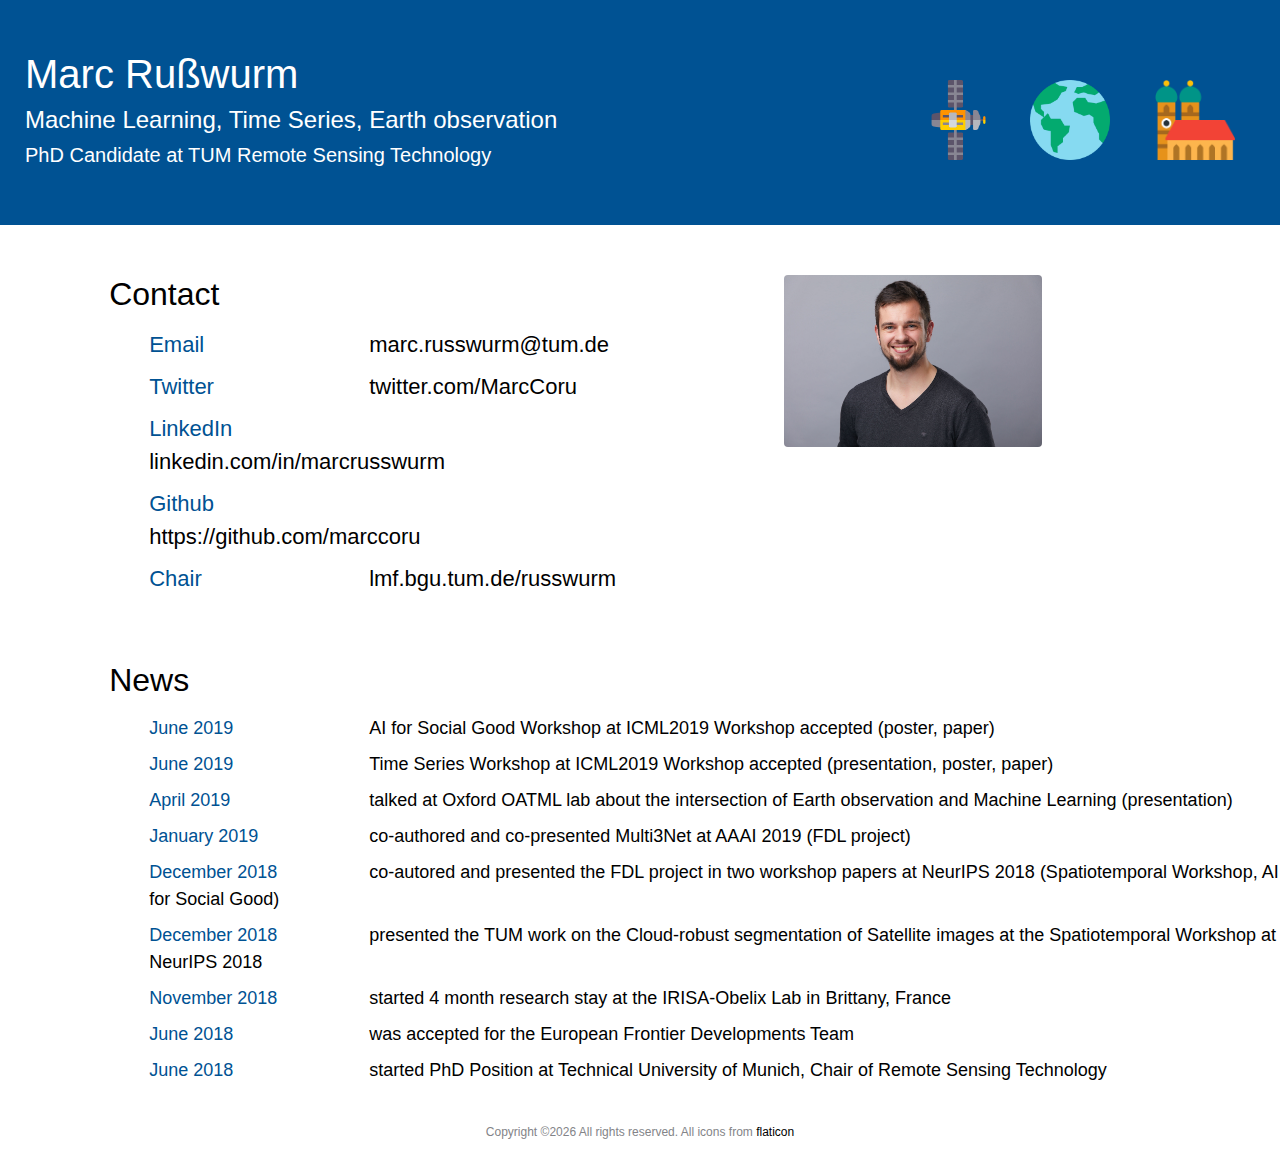
==== index.html @ 0f5fd4bd "added icons" ====
<!DOCTYPE html>
<html lang="en">
<head>
	<title>Marc Rußwurm</title>
	<meta charset="UTF-8">
	<meta name="description" content="Marc Rußwurm">
	<meta name="viewport" content="width=device-width, initial-scale=1.0">
	<!-- Favicon -->
	<link href="img/favicon.ico" rel="shortcut icon"/>

	<!-- Stylesheets
	<link rel="stylesheet" href="css/bootstrap.min.css"/>-->
  <link href="https://stackpath.bootstrapcdn.com/bootstrap/4.3.1/css/bootstrap.min.css" rel="stylesheet" integrity="sha384-ggOyR0iXCbMQv3Xipma34MD+dH/1fQ784/j6cY/iJTQUOhcWr7x9JvoRxT2MZw1T" crossorigin="anonymous">
  <script src="https://stackpath.bootstrapcdn.com/bootstrap/4.3.1/js/bootstrap.min.js" integrity="sha384-JjSmVgyd0p3pXB1rRibZUAYoIIy6OrQ6VrjIEaFf/nJGzIxFDsf4x0xIM+B07jRM" crossorigin="anonymous"></script>

  <link rel="stylesheet" href="css/font-awesome.min.css"/>
	<link rel="stylesheet" href="css/style.css"/>


	<!--[if lt IE 9]>
	  <script src="https://oss.maxcdn.com/html5shiv/3.7.2/html5shiv.min.js"></script>
	  <script src="https://oss.maxcdn.com/respond/1.4.2/respond.min.js"></script>
	<![endif]-->

</head>
<body>

<div class="container-fuid">
<div class="row">


	<div class="col-md-6 header-section text-left">
	<h1>Marc Rußwurm</h1>
	<h4>Machine Learning, Time Series, Earth observation</h4>
	<h5>PhD Candidate at TUM Remote Sensing Technology</h5>
	</div>
	<div class="col-md-6 header-section text-right align-text-bottom">
		<img height=80px src="img/sat2.png" />
		<img height=80px src="img/earth.png" />
		<img height=80px src="img/munich-cathedral.png" />
	</div>



  <div class="col-md-5 offset-xl-1 col-lg-push-3 contact">

    <h2>Contact</h2>
    						<ul>
    							<li><span>Email</span>marc.russwurm@tum.de</li>
    							<li><span>Twitter</span><a href="https://twitter.com/MarcCoru">twitter.com/MarcCoru</a></li>
    							<li><span>LinkedIn</span><a href="https://www.linkedin.com/in/marcrusswurm/">linkedin.com/in/marcrusswurm</a></li>
    							<li><span>Github</span><a href="https://github.com/marccoru">https://github.com/marccoru</a></li>
    							<li><span>Chair</span><a href="https://www.lmf.bgu.tum.de/russwurm">lmf.bgu.tum.de/russwurm</a></li>
    						</ul>
  </div>
  <div class="col-md-5 text-center col-lg-pull-9 image">
    <img width="50%" class="rounded" src=img/marc.jpg>
  </div>


  <div class="col-md-11 offset-xl-1 news">
    <h2>News</h2>
    						<ul>
    							<li><span>June 2019</span>AI for Social Good Workshop at ICML2019 Workshop accepted (poster, paper)</li>
									<li><span>June 2019</span>Time Series Workshop at ICML2019 Workshop accepted (presentation, poster, paper)</li>
									<li><span>April 2019</span>talked at Oxford OATML lab about the intersection of Earth observation and Machine Learning (presentation)</li>
									<li><span>January 2019</span>co-authored and co-presented Multi3Net at AAAI 2019 (FDL project)</li>
									<li><span>December 2018</span>co-autored and presented the FDL project in two workshop papers at NeurIPS 2018 (Spatiotemporal Workshop, AI for Social Good)</li>
									<li><span>December 2018</span>presented the TUM work on the Cloud-robust segmentation of Satellite images at the Spatiotemporal Workshop at NeurIPS 2018</li>
                  <li><span>November 2018</span>started 4 month research stay at the IRISA-Obelix Lab in Brittany, France</li>
                  <li><span>June 2018</span>was accepted for the European Frontier Developments Team</li>
                  <li><span>June 2018</span>started PhD Position at Technical University of Munich, Chair of Remote Sensing Technology</li>
    						</ul>
  </div>
<!--
  <div class="col-md-5 offset-xl-1">
    <h2>Papers</h2>
                <ul>
                  <li><span>June 2019</span>A</li>
                  <li><span>June 2019</span>B</li>
                  <li><span>June 2019</span>A</li>
                  <li><span>June 2019</span>A</li>
                  <li><span>June 2019</span>A</li>
                </ul>
  </div>
-->

</div>
</div>

<footer class="footer-section">
		<div class="container text-center">
			<div class="copyright">
Copyright &copy;<script>document.write(new Date().getFullYear());</script> All rights reserved. All icons from <a href="https://www.flaticon.com/">flaticon</a></div>
		</div>
	</footer>

</body>
---- css/style.css ----
body {
  background-color:#ffffff; /* #f4f1f1 */
  color:#000000;
  overflow-x: hidden;
}

.footer-section {
	padding: 20px 0;
}

.copyright {
	padding-top: 5px;
	font-size: 12px;
	color: #838488;
	line-height: normal;
}

.header-section {
	padding: 50px 40px;
  background-color:#005293 ;
  color: #ffffff;
}

.header-section img {
  margin-left: 20px;
  margin-right: 20px;
  margin-top:30px;
}

a {
  color: #000000;
}

a:hover {
  color: #000000;
}

ul {
	list-style: none;
}

.news ul li {
	font-size: 18px;
}

.contact ul li {
	font-size: 22px;
}

ul li span {
	color: 	#005293;
	display: inline-block;
	min-width: 220px;
}


ul li {
	color: #000000;
	margin-bottom: 9px;
}


ul li:last-child {
	margin-bottom: 0;
}

ul li:first-child {
	margin-top: 15px;
}


.image {
  margin-top: 50px;
}

.contact {
  margin-top: 50px;
}

.news {
  margin-top: 50px;
}
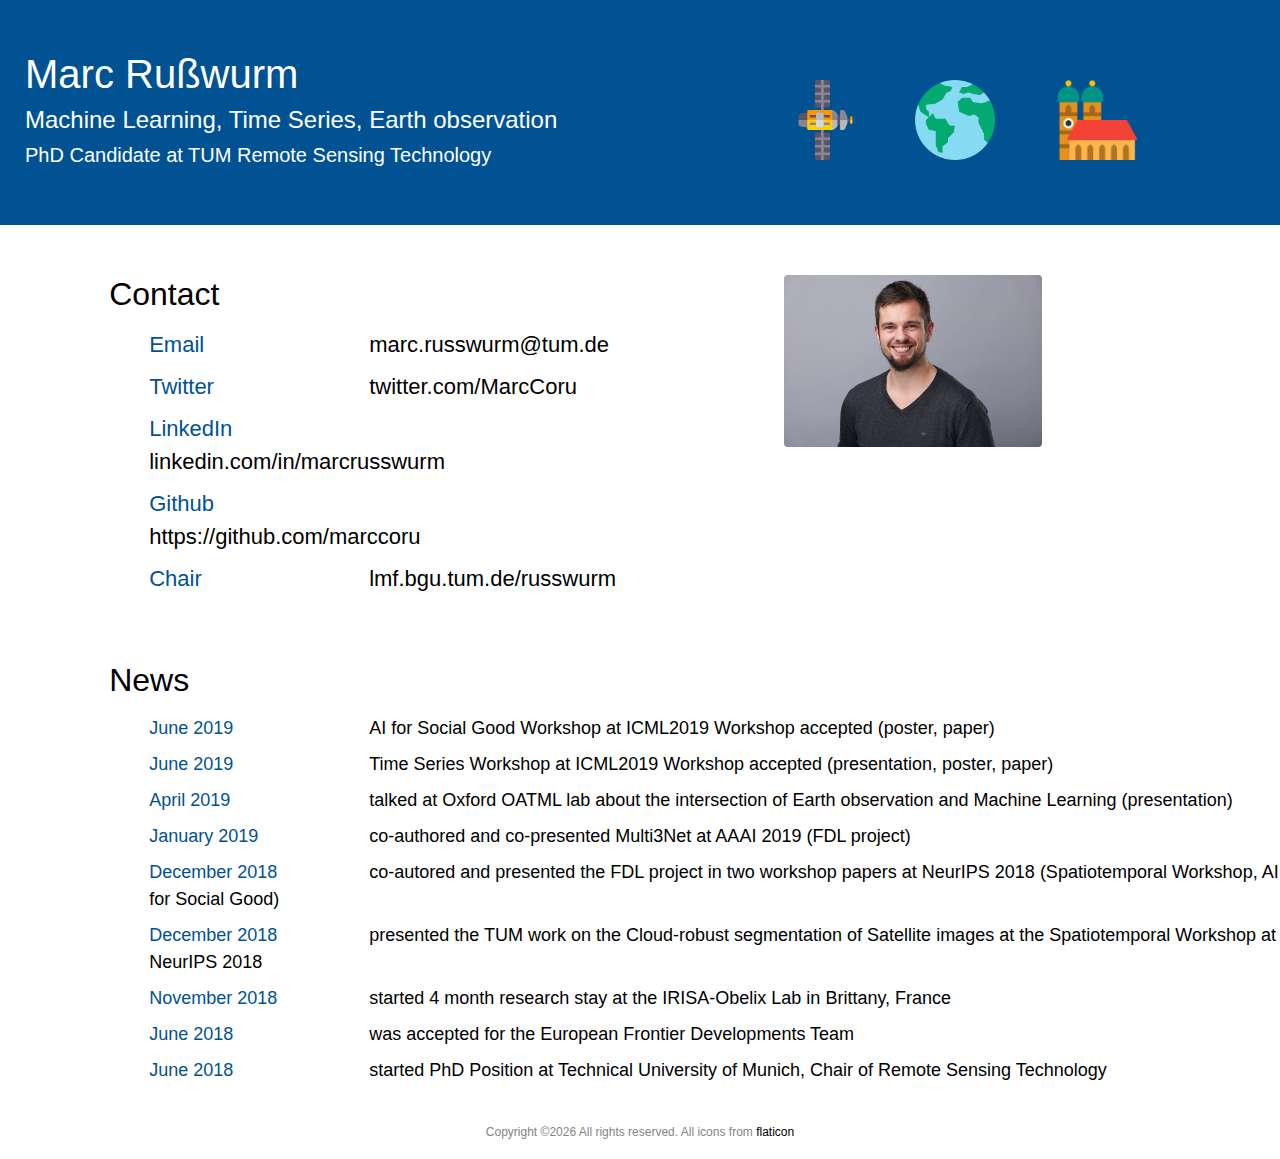
==== commit b22bde68: "icon alignment" ====
--- a/index.html
+++ b/index.html
@@ -34,7 +34,7 @@
 	<h4>Machine Learning, Time Series, Earth observation</h4>
 	<h5>PhD Candidate at TUM Remote Sensing Technology</h5>
 	</div>
-	<div class="col-md-6 header-section text-right align-text-bottom">
+	<div class="col-md-6 header-section text-center align-text-bottom">
 		<img height=80px src="img/sat2.png" />
 		<img height=80px src="img/earth.png" />
 		<img height=80px src="img/munich-cathedral.png" />
--- a/css/style.css
+++ b/css/style.css
@@ -22,10 +22,13 @@
 }
 
 .header-section img {
-  margin-left: 20px;
-  margin-right: 20px;
+  margin-left: 5%;
+  margin-right: 5%;
+  text-align: justify;
   margin-top:30px;
 }
+
+
 
 a {
   color: #000000;
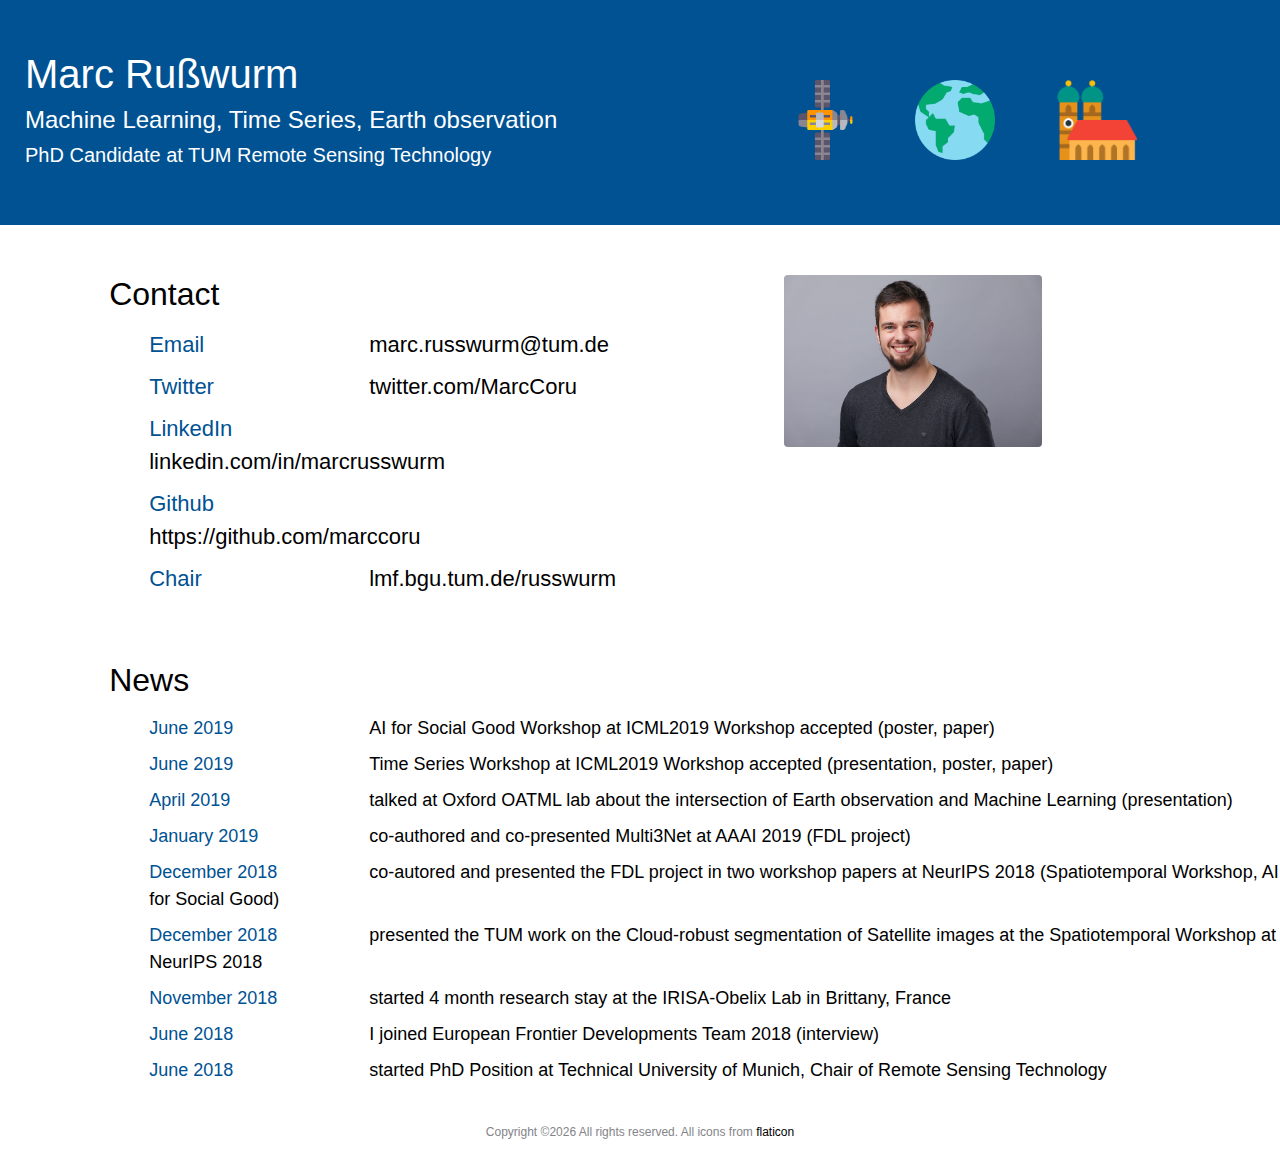
==== commit 28529995: "added FDL interview link" ====
--- a/index.html
+++ b/index.html
@@ -68,7 +68,7 @@
 									<li><span>December 2018</span>co-autored and presented the FDL project in two workshop papers at NeurIPS 2018 (Spatiotemporal Workshop, AI for Social Good)</li>
 									<li><span>December 2018</span>presented the TUM work on the Cloud-robust segmentation of Satellite images at the Spatiotemporal Workshop at NeurIPS 2018</li>
                   <li><span>November 2018</span>started 4 month research stay at the IRISA-Obelix Lab in Brittany, France</li>
-                  <li><span>June 2018</span>was accepted for the European Frontier Developments Team</li>
+                  <li><span>June 2018</span>I joined European Frontier Developments Team 2018 (<a href="https://fdleurope.org/all/2018/8/6/humans-of-fdl-marc-russwurm">interview</a>)</li>
                   <li><span>June 2018</span>started PhD Position at Technical University of Munich, Chair of Remote Sensing Technology</li>
     						</ul>
   </div>
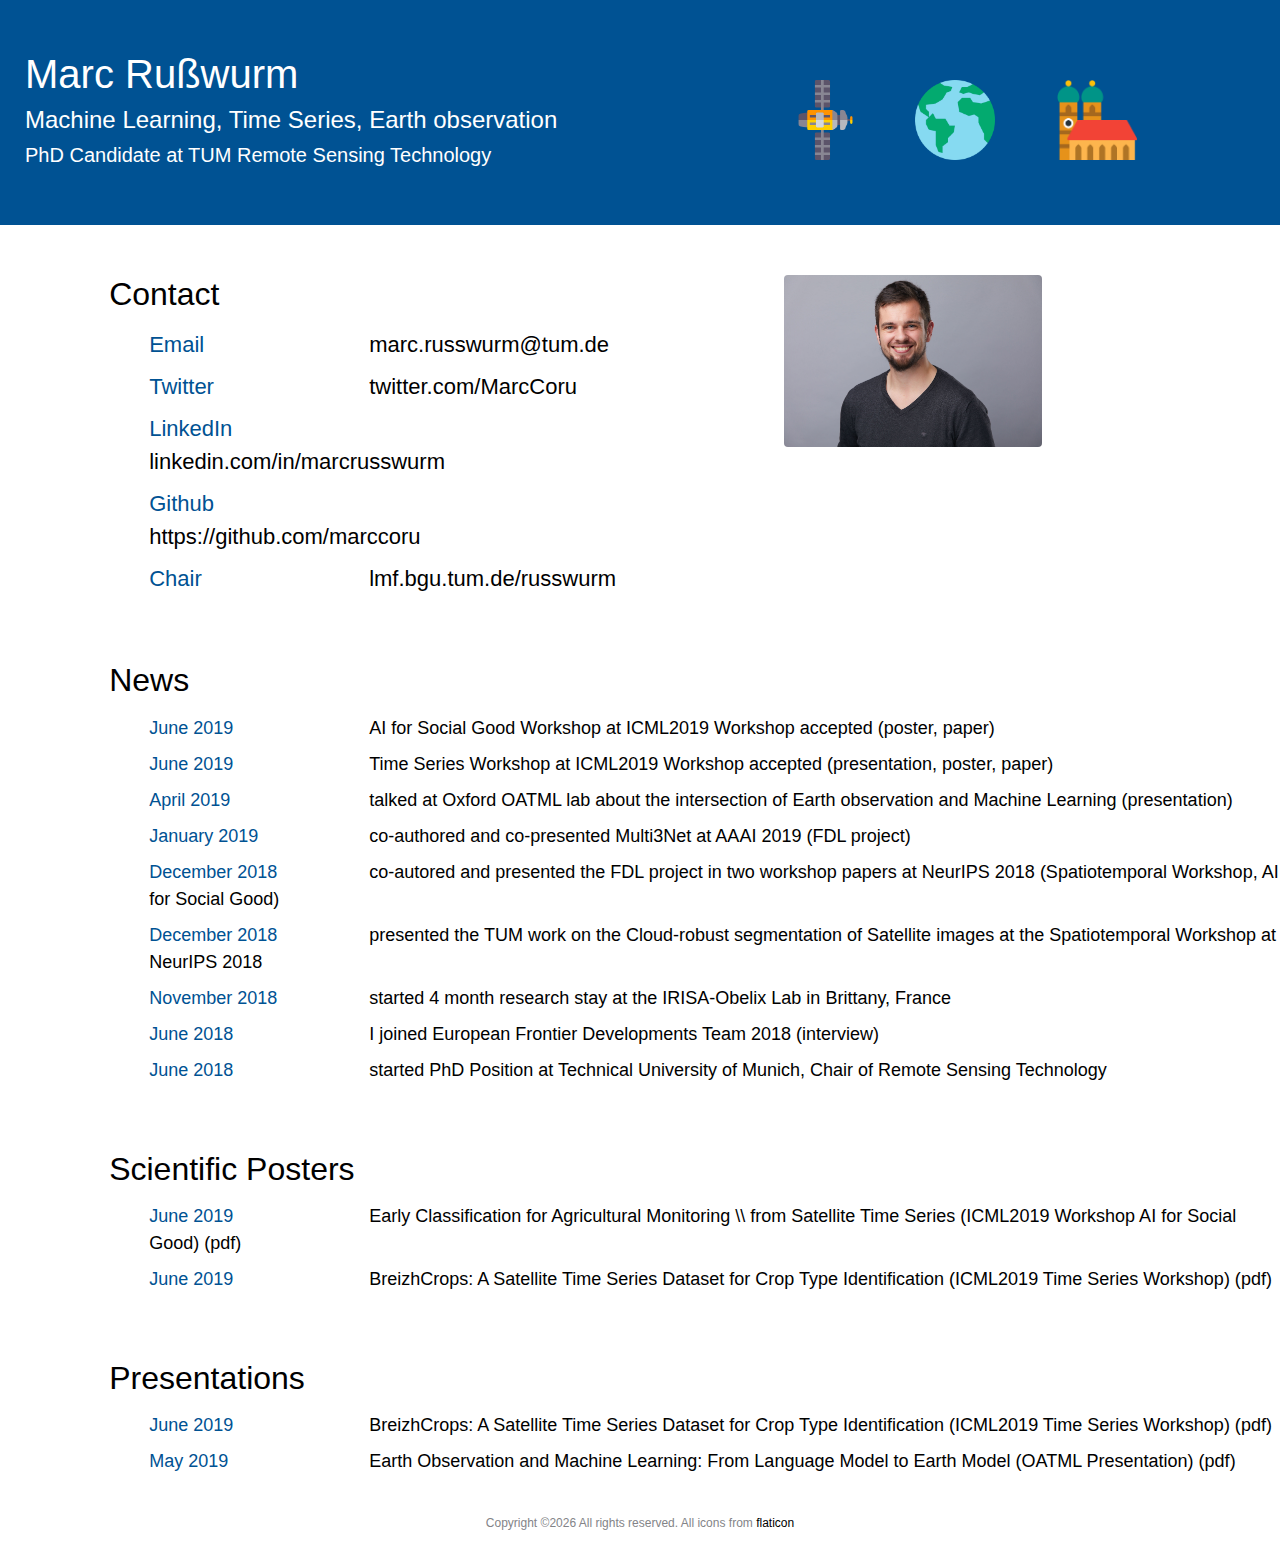
==== commit ff2a519a: "added first presentations and poster" ====
--- a/index.html
+++ b/index.html
@@ -72,6 +72,22 @@
                   <li><span>June 2018</span>started PhD Position at Technical University of Munich, Chair of Remote Sensing Technology</li>
     						</ul>
   </div>
+
+	<div class="col-md-11 offset-xl-1 news">
+		<h2>Scientific Posters</h2>
+				<ul>
+					<li><span>June 2019</span>Early Classification for Agricultural Monitoring \\ from Satellite Time Series (ICML2019 Workshop AI for Social Good) (<a href="https://github.com/MarcCoru/ICML19_AI4SG_Poster/blob/master/main.pdf">pdf</a>)</li>
+					<li><span>June 2019</span>BreizhCrops: A Satellite Time Series Dataset for Crop Type Identification (ICML2019 Time Series Workshop) (<a href="https://github.com/MarcCoru/ICML19_TSW_Poster/blob/master/main.pdf">pdf</a>)</li>
+				</ul>
+	</div>
+
+	<div class="col-md-11 offset-xl-1 news">
+		<h2>Presentations</h2>
+				<ul>
+					<li><span>June 2019</span>BreizhCrops: A Satellite Time Series Dataset for Crop Type Identification (ICML2019 Time Series Workshop) (<a href="https://github.com/MarcCoru/ICML19_TSW_Presentation/blob/master/main.pdf">pdf</a>)</li>
+					<li><span>May 2019</span>Earth Observation and Machine Learning: From Language Model to Earth Model (OATML Presentation) (<a href="https://github.com/MarcCoru/OATML19_Presentation/blob/master/main.pdf">pdf</a>)</li>
+				</ul>
+	</div>
 <!--
   <div class="col-md-5 offset-xl-1">
     <h2>Papers</h2>
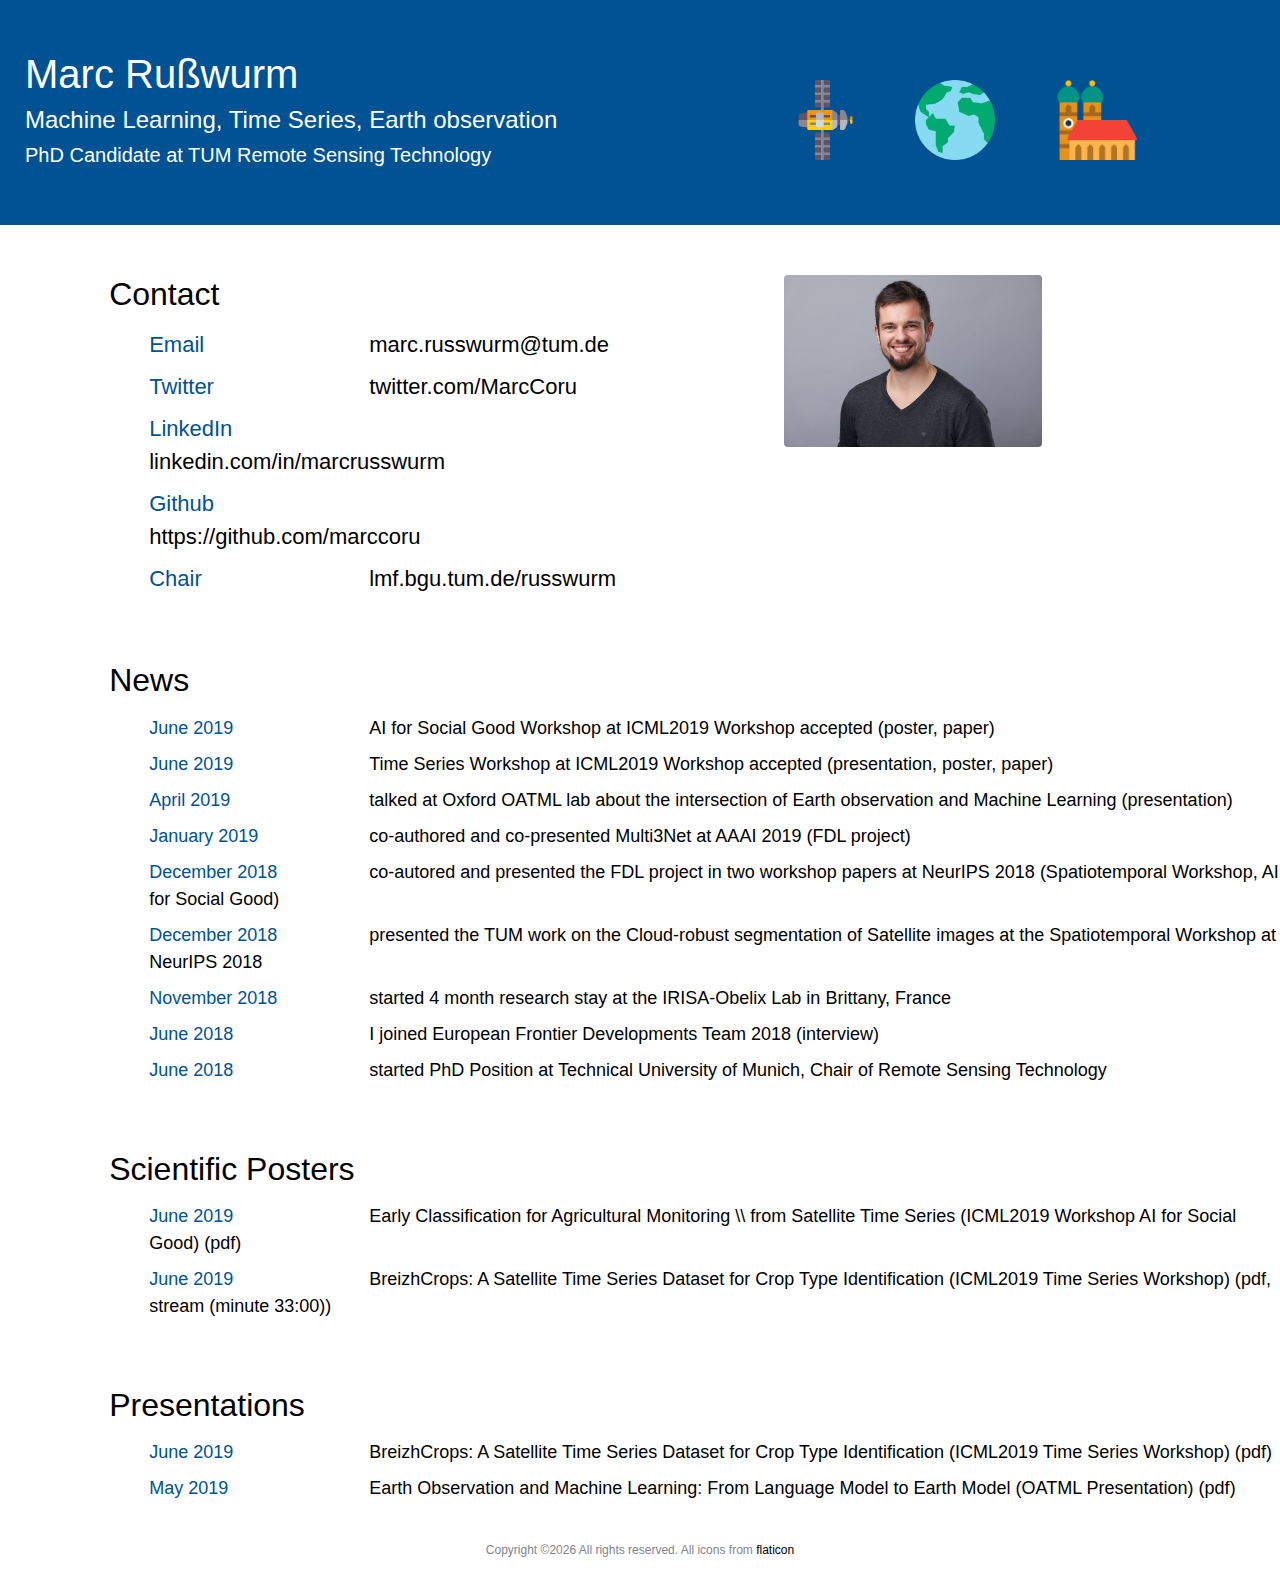
==== commit e5c563bf: "added stream link" ====
--- a/index.html
+++ b/index.html
@@ -77,7 +77,7 @@
 		<h2>Scientific Posters</h2>
 				<ul>
 					<li><span>June 2019</span>Early Classification for Agricultural Monitoring \\ from Satellite Time Series (ICML2019 Workshop AI for Social Good) (<a href="https://github.com/MarcCoru/ICML19_AI4SG_Poster/blob/master/main.pdf">pdf</a>)</li>
-					<li><span>June 2019</span>BreizhCrops: A Satellite Time Series Dataset for Crop Type Identification (ICML2019 Time Series Workshop) (<a href="https://github.com/MarcCoru/ICML19_TSW_Poster/blob/master/main.pdf">pdf</a>)</li>
+					<li><span>June 2019</span>BreizhCrops: A Satellite Time Series Dataset for Crop Type Identification (ICML2019 Time Series Workshop) (<a href="https://github.com/MarcCoru/ICML19_TSW_Poster/blob/master/main.pdf">pdf</a>, <a href="https://slideslive.com/38917123/time-series-workshop-morning-session">stream (minute 33:00)</a>)</li>
 				</ul>
 	</div>
 
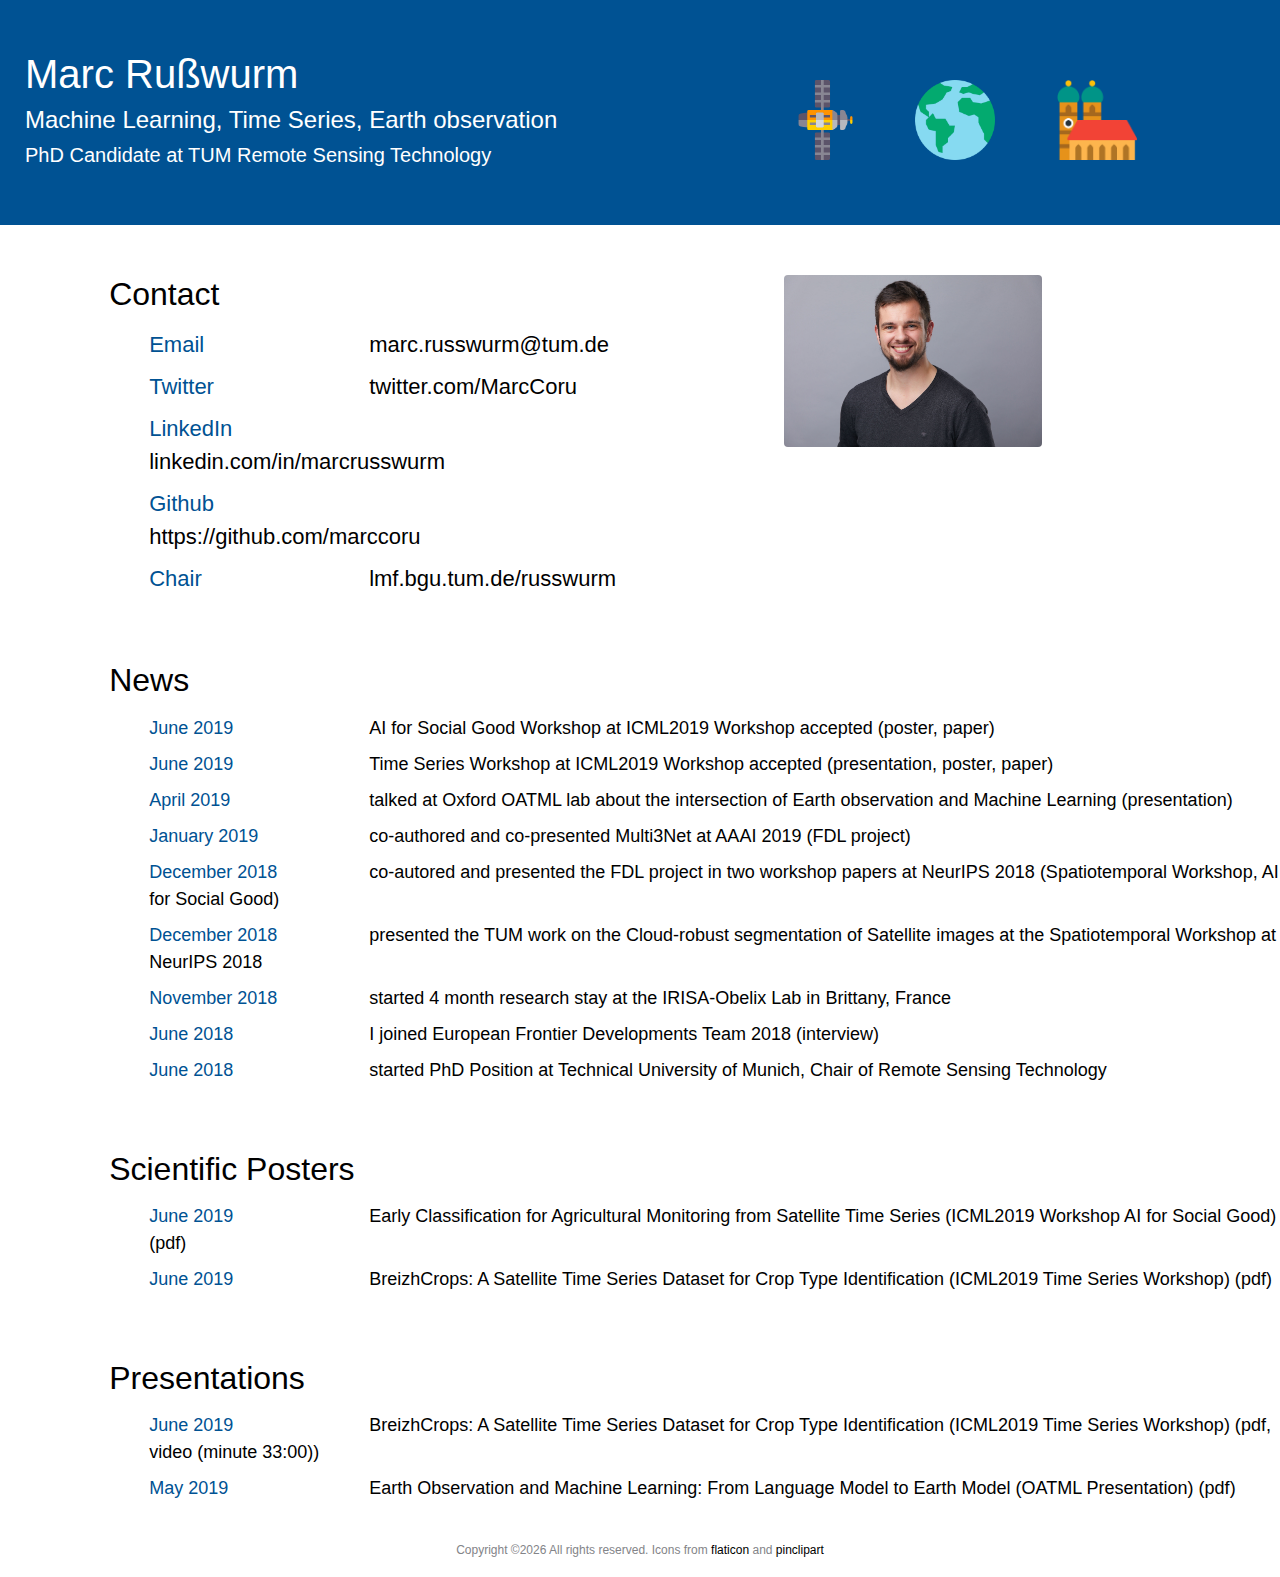
==== commit b8285b6f: "added icon attribution" ====
--- a/index.html
+++ b/index.html
@@ -76,15 +76,15 @@
 	<div class="col-md-11 offset-xl-1 news">
 		<h2>Scientific Posters</h2>
 				<ul>
-					<li><span>June 2019</span>Early Classification for Agricultural Monitoring \\ from Satellite Time Series (ICML2019 Workshop AI for Social Good) (<a href="https://github.com/MarcCoru/ICML19_AI4SG_Poster/blob/master/main.pdf">pdf</a>)</li>
-					<li><span>June 2019</span>BreizhCrops: A Satellite Time Series Dataset for Crop Type Identification (ICML2019 Time Series Workshop) (<a href="https://github.com/MarcCoru/ICML19_TSW_Poster/blob/master/main.pdf">pdf</a>, <a href="https://slideslive.com/38917123/time-series-workshop-morning-session">stream (minute 33:00)</a>)</li>
+					<li><span>June 2019</span>Early Classification for Agricultural Monitoring from Satellite Time Series (ICML2019 Workshop AI for Social Good) (<a href="https://github.com/MarcCoru/ICML19_AI4SG_Poster/blob/master/main.pdf">pdf</a>)</li>
+					<li><span>June 2019</span>BreizhCrops: A Satellite Time Series Dataset for Crop Type Identification (ICML2019 Time Series Workshop) (<a href="https://github.com/MarcCoru/ICML19_TSW_Poster/blob/master/main.pdf">pdf</a>)</li>
 				</ul>
 	</div>
 
 	<div class="col-md-11 offset-xl-1 news">
 		<h2>Presentations</h2>
 				<ul>
-					<li><span>June 2019</span>BreizhCrops: A Satellite Time Series Dataset for Crop Type Identification (ICML2019 Time Series Workshop) (<a href="https://github.com/MarcCoru/ICML19_TSW_Presentation/blob/master/main.pdf">pdf</a>)</li>
+					<li><span>June 2019</span>BreizhCrops: A Satellite Time Series Dataset for Crop Type Identification (ICML2019 Time Series Workshop) (<a href="https://github.com/MarcCoru/ICML19_TSW_Presentation/blob/master/main.pdf">pdf</a>, <a href="https://slideslive.com/38917123/time-series-workshop-morning-session">video (minute 33:00)</a>)</li>
 					<li><span>May 2019</span>Earth Observation and Machine Learning: From Language Model to Earth Model (OATML Presentation) (<a href="https://github.com/MarcCoru/OATML19_Presentation/blob/master/main.pdf">pdf</a>)</li>
 				</ul>
 	</div>
@@ -107,7 +107,7 @@
 <footer class="footer-section">
 		<div class="container text-center">
 			<div class="copyright">
-Copyright &copy;<script>document.write(new Date().getFullYear());</script> All rights reserved. All icons from <a href="https://www.flaticon.com/">flaticon</a></div>
+Copyright &copy;<script>document.write(new Date().getFullYear());</script> All rights reserved. Icons from <a href="https://www.flaticon.com/">flaticon</a> and <a href="https://www.pinclipart.com/pins/munich/">pinclipart</a></div>
 		</div>
 	</footer>
 
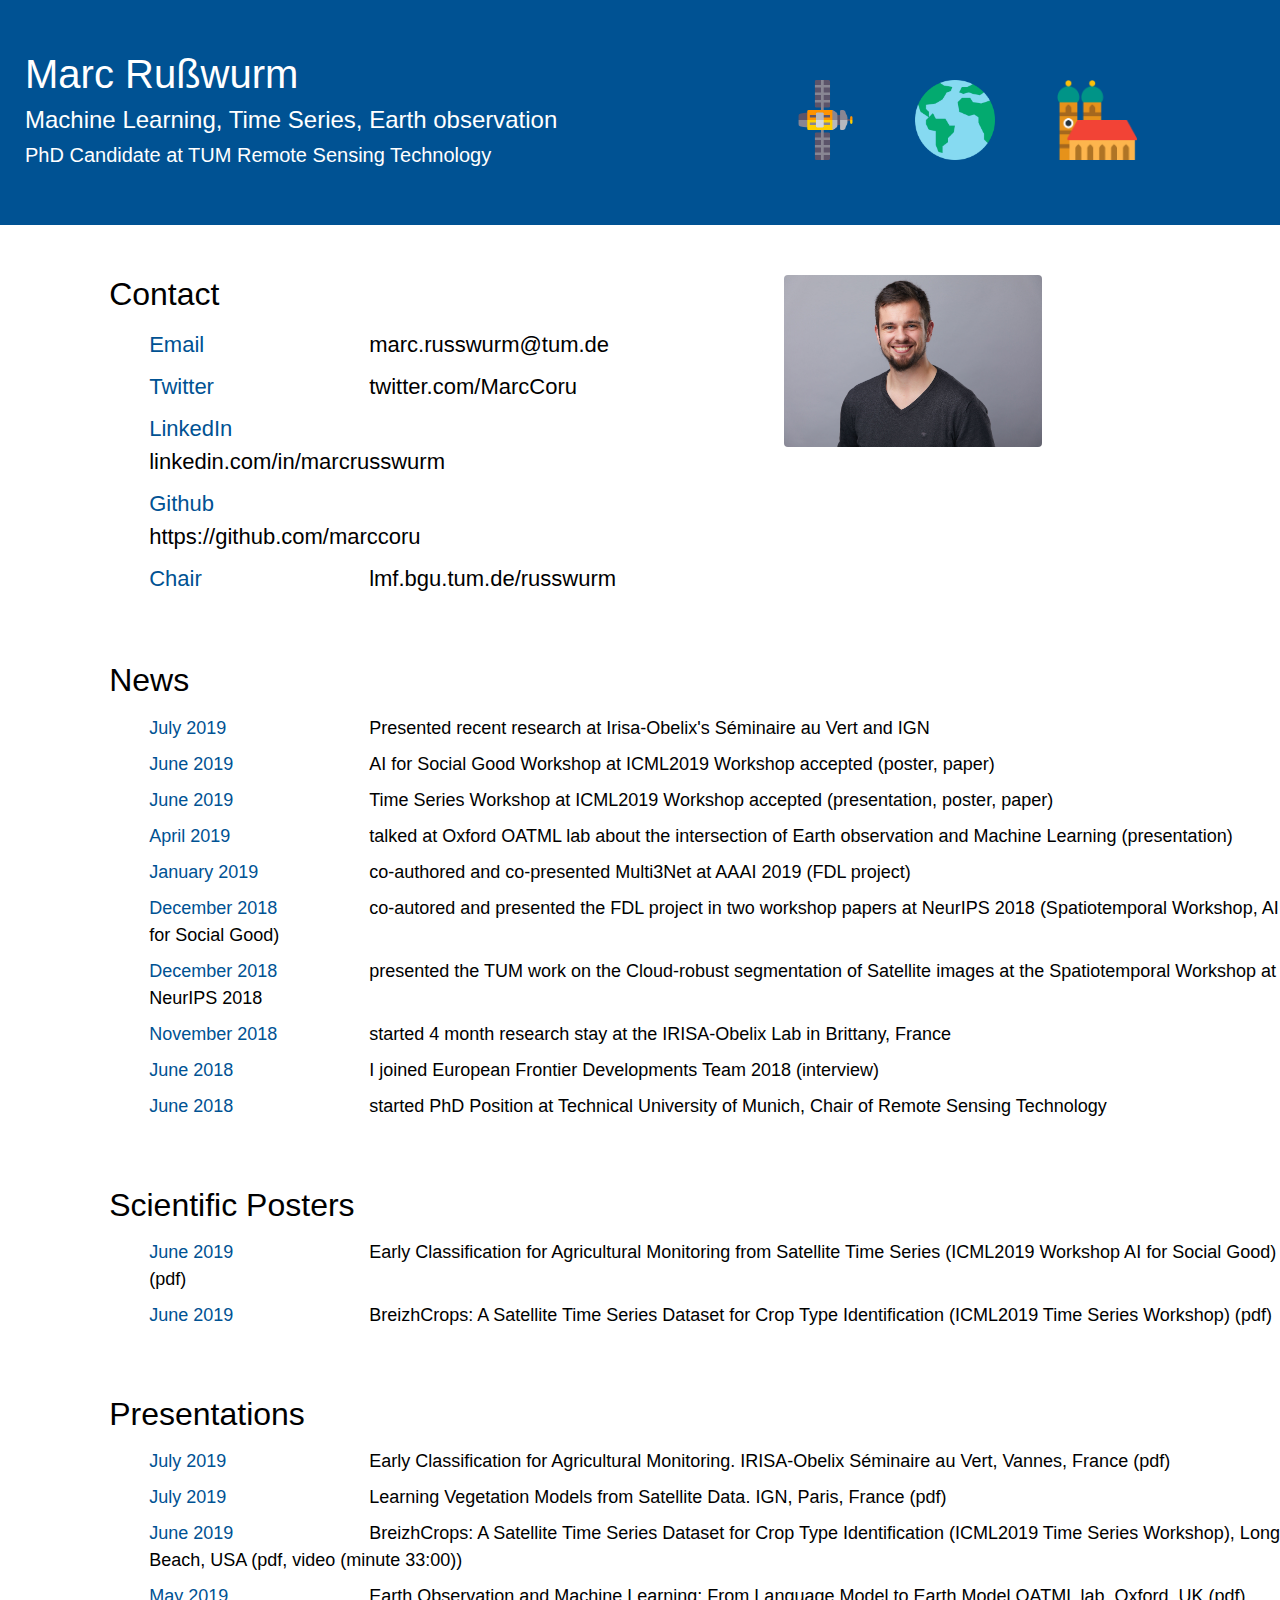
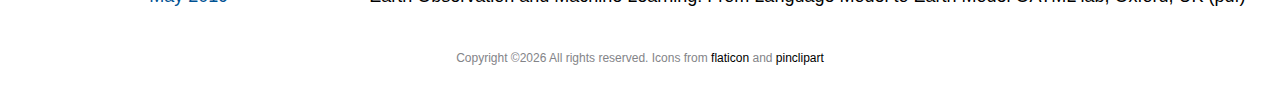
==== commit 04341437: "added recent presentations" ====
--- a/index.html
+++ b/index.html
@@ -61,7 +61,8 @@
   <div class="col-md-11 offset-xl-1 news">
     <h2>News</h2>
     						<ul>
-    							<li><span>June 2019</span>AI for Social Good Workshop at ICML2019 Workshop accepted (poster, paper)</li>
+									<li><span>July 2019</span>Presented recent research at Irisa-Obelix's Séminaire au Vert and IGN</li>
+									<li><span>June 2019</span>AI for Social Good Workshop at ICML2019 Workshop accepted (poster, paper)</li>
 									<li><span>June 2019</span>Time Series Workshop at ICML2019 Workshop accepted (presentation, poster, paper)</li>
 									<li><span>April 2019</span>talked at Oxford OATML lab about the intersection of Earth observation and Machine Learning (presentation)</li>
 									<li><span>January 2019</span>co-authored and co-presented Multi3Net at AAAI 2019 (FDL project)</li>
@@ -84,8 +85,11 @@
 	<div class="col-md-11 offset-xl-1 news">
 		<h2>Presentations</h2>
 				<ul>
-					<li><span>June 2019</span>BreizhCrops: A Satellite Time Series Dataset for Crop Type Identification (ICML2019 Time Series Workshop) (<a href="https://github.com/MarcCoru/ICML19_TSW_Presentation/blob/master/main.pdf">pdf</a>, <a href="https://slideslive.com/38917123/time-series-workshop-morning-session">video (minute 33:00)</a>)</li>
-					<li><span>May 2019</span>Earth Observation and Machine Learning: From Language Model to Earth Model (OATML Presentation) (<a href="https://github.com/MarcCoru/OATML19_Presentation/blob/master/main.pdf">pdf</a>)</li>
+
+					<li><span>July 2019</span>Early Classification for Agricultural Monitoring. IRISA-Obelix Séminaire au Vert, Vannes, France (<a href="https://github.com/MarcCoru/OBELIX19_Presentation/blob/master/main.pdf">pdf</a>)</li>
+					<li><span>July 2019</span>Learning Vegetation Models from Satellite Data. IGN, Paris, France (<a href="https://github.com/MarcCoru/IGN19_Presentation/blob/master/main.pdf">pdf</a>)</li>
+					<li><span>June 2019</span>BreizhCrops: A Satellite Time Series Dataset for Crop Type Identification (ICML2019 Time Series Workshop), Long Beach, USA (<a href="https://github.com/MarcCoru/ICML19_TSW_Presentation/blob/master/main.pdf">pdf</a>, <a href="https://slideslive.com/38917123/time-series-workshop-morning-session">video (minute 33:00)</a>)</li>
+					<li><span>May 2019</span>Earth Observation and Machine Learning: From Language Model to Earth Model OATML lab, Oxford, UK (<a href="https://github.com/MarcCoru/OATML19_Presentation/blob/master/main.pdf">pdf</a>)</li>
 				</ul>
 	</div>
 <!--
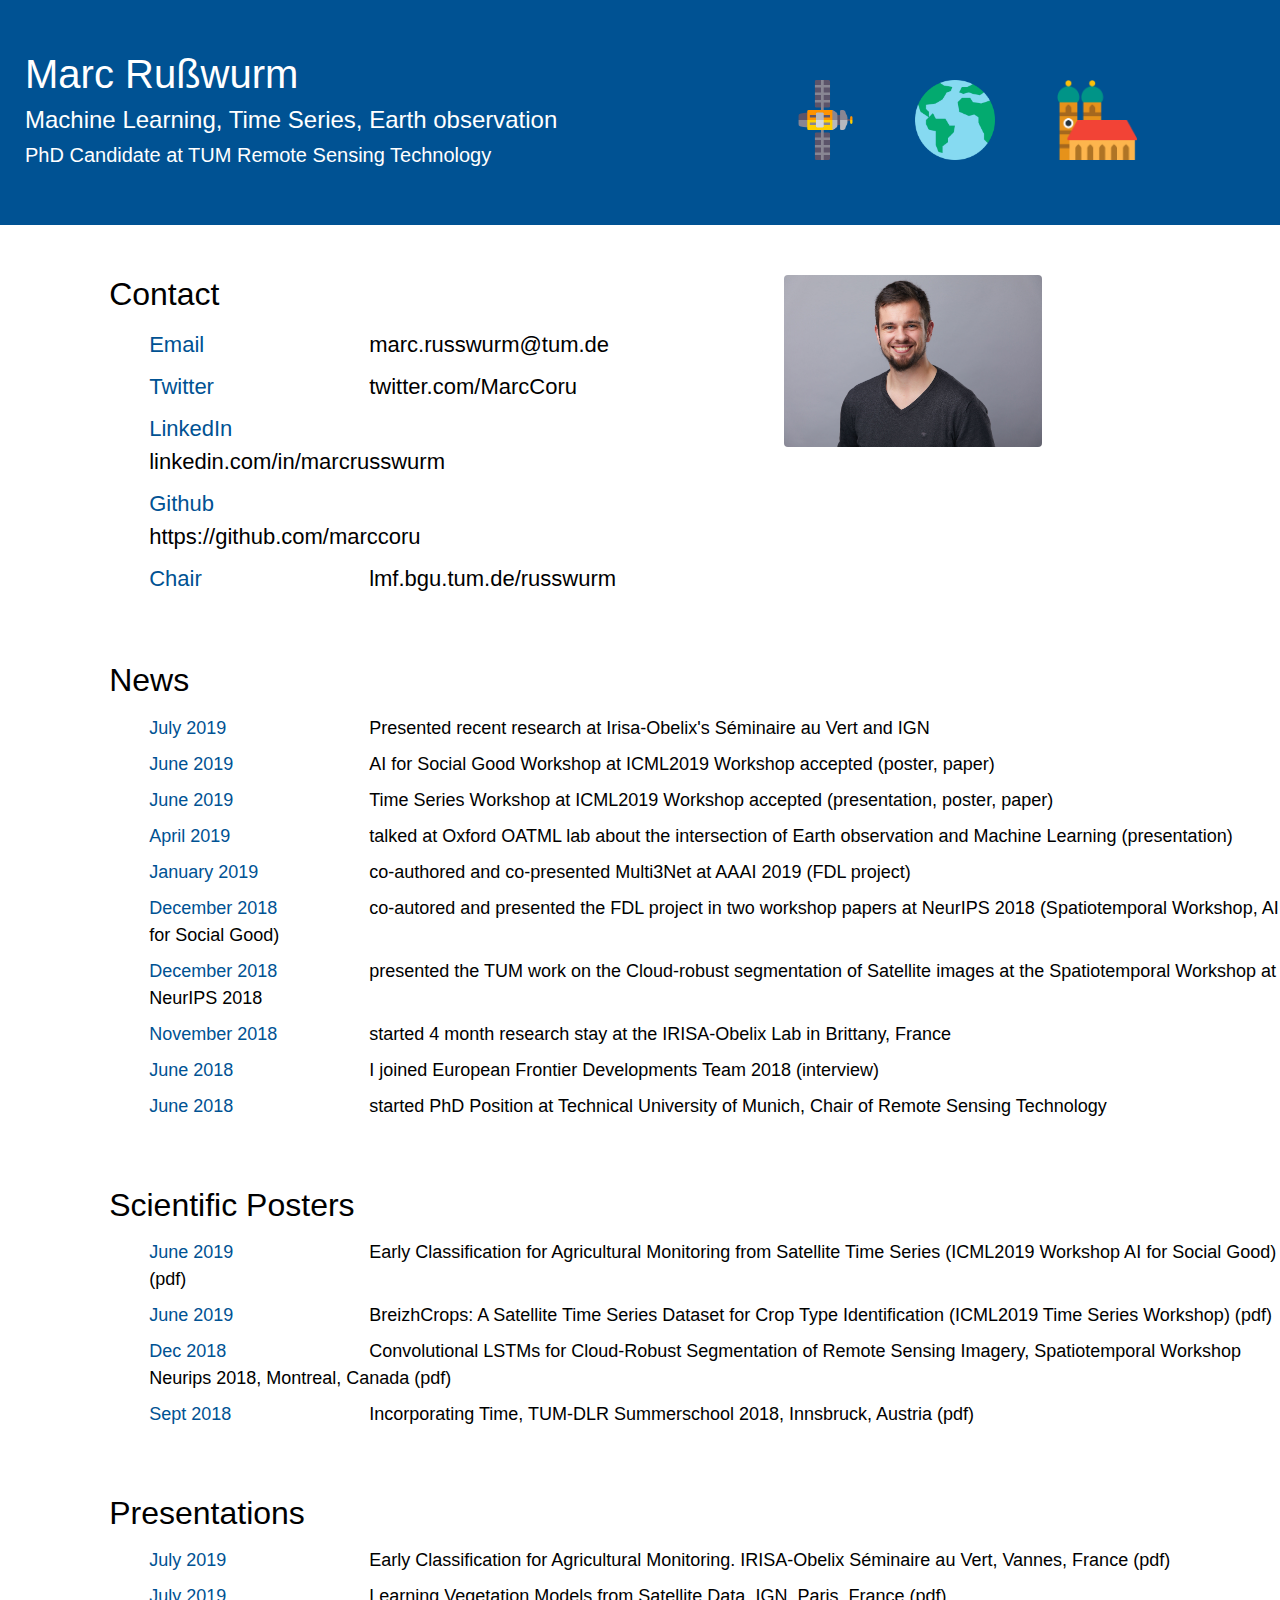
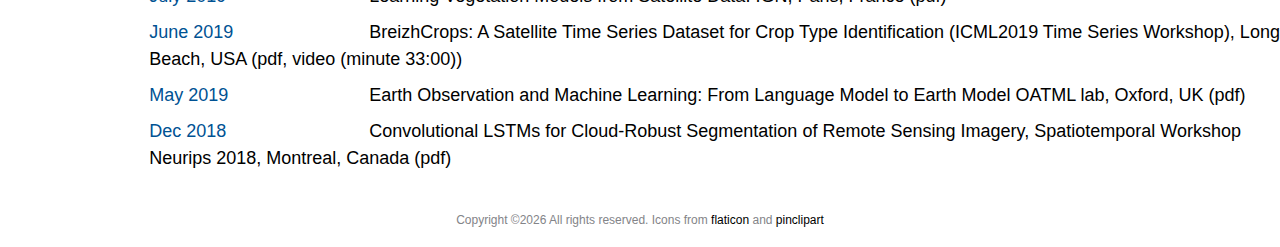
==== commit f4617e68: "updated links" ====
--- a/index.html
+++ b/index.html
@@ -79,20 +79,24 @@
 				<ul>
 					<li><span>June 2019</span>Early Classification for Agricultural Monitoring from Satellite Time Series (ICML2019 Workshop AI for Social Good) (<a href="https://github.com/MarcCoru/ICML19_AI4SG_Poster/blob/master/main.pdf">pdf</a>)</li>
 					<li><span>June 2019</span>BreizhCrops: A Satellite Time Series Dataset for Crop Type Identification (ICML2019 Time Series Workshop) (<a href="https://github.com/MarcCoru/ICML19_TSW_Poster/blob/master/main.pdf">pdf</a>)</li>
+					<li><span>Dec 2018</span>Convolutional LSTMs for Cloud-Robust Segmentation of Remote Sensing Imagery, <a href="https://sites.google.com/site/nips18spatiotemporal/home">Spatiotemporal Workshop Neurips 2018</a>, Montreal, Canada  (<a href="https://github.com/MarcCoru/NeurIPS18_STWS_Poster/blob/master/main.pdf">pdf</a>)</li>
+					<li><span>Sept 2018</span>Incorporating Time, TUM-DLR Summerschool 2018, Innsbruck, Austria  (<a href="https://github.com/MarcCoru/TUMDLRSS18_Poster/blob/master/main.pdf">pdf</a>)</li>
 				</ul>
 	</div>
 
 	<div class="col-md-11 offset-xl-1 news">
 		<h2>Presentations</h2>
 				<ul>
-
 					<li><span>July 2019</span>Early Classification for Agricultural Monitoring. IRISA-Obelix Séminaire au Vert, Vannes, France (<a href="https://github.com/MarcCoru/OBELIX19_Presentation/blob/master/main.pdf">pdf</a>)</li>
 					<li><span>July 2019</span>Learning Vegetation Models from Satellite Data. IGN, Paris, France (<a href="https://github.com/MarcCoru/IGN19_Presentation/blob/master/main.pdf">pdf</a>)</li>
 					<li><span>June 2019</span>BreizhCrops: A Satellite Time Series Dataset for Crop Type Identification (ICML2019 Time Series Workshop), Long Beach, USA (<a href="https://github.com/MarcCoru/ICML19_TSW_Presentation/blob/master/main.pdf">pdf</a>, <a href="https://slideslive.com/38917123/time-series-workshop-morning-session">video (minute 33:00)</a>)</li>
 					<li><span>May 2019</span>Earth Observation and Machine Learning: From Language Model to Earth Model OATML lab, Oxford, UK (<a href="https://github.com/MarcCoru/OATML19_Presentation/blob/master/main.pdf">pdf</a>)</li>
+					<li><span>Dec 2018</span>Convolutional LSTMs for Cloud-Robust Segmentation of Remote Sensing Imagery, <a href="https://sites.google.com/site/nips18spatiotemporal/home">Spatiotemporal Workshop Neurips 2018</a>, Montreal, Canada (<a href="https://github.com/MarcCoru/NeurIPS18_STWS_Presentation/blob/master/main.pdf">pdf</a>)</li>
 				</ul>
 	</div>
 <!--
+https://github.com/MarcCoru/TUMDLRSS19_Presentation/blob/master/main.pdf
+
   <div class="col-md-5 offset-xl-1">
     <h2>Papers</h2>
                 <ul>
